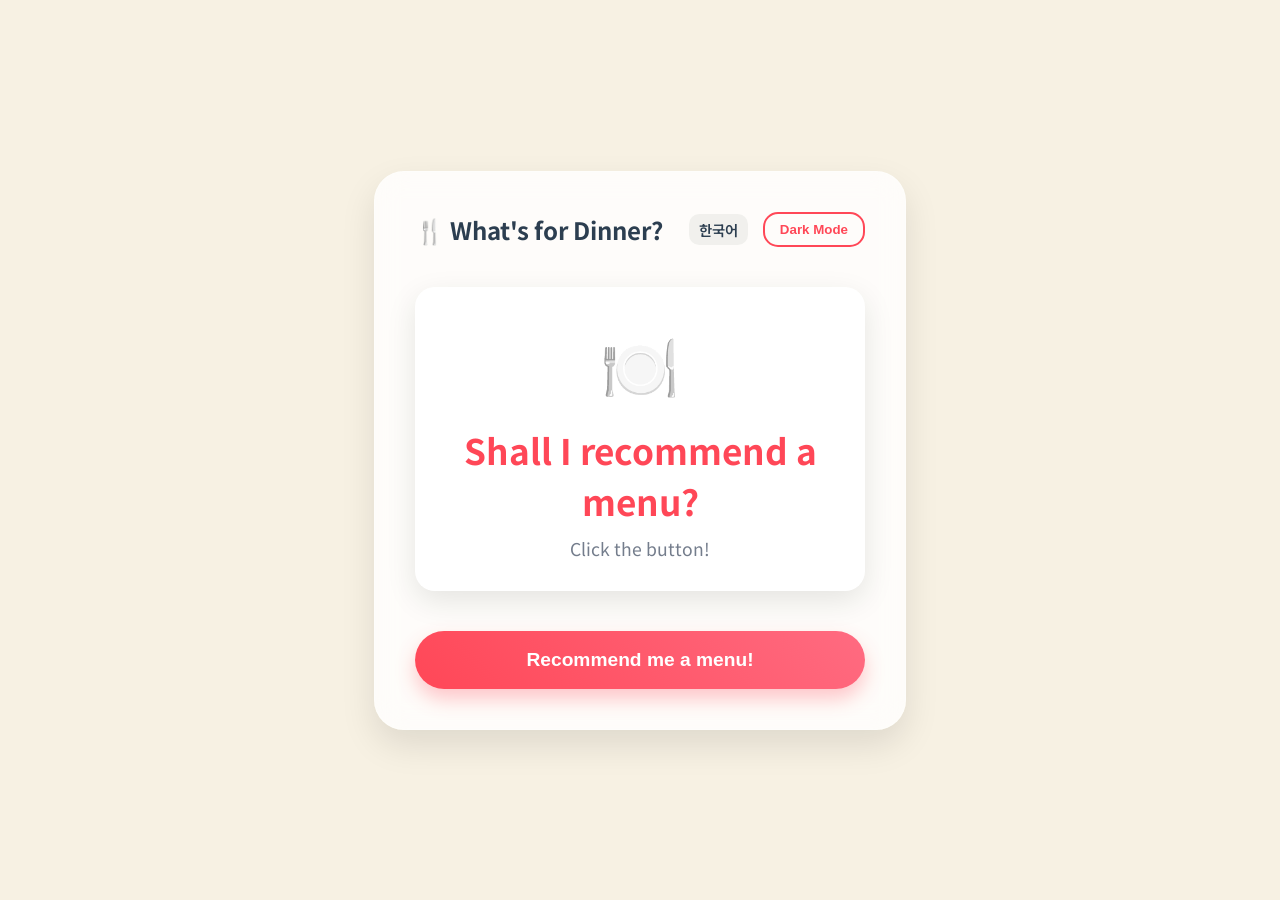
==== en.html @ 94e27d60 "Feat: 글로벌 영어 페이지 추가 및 언어 전환 기능 구현" ====
<!DOCTYPE html>
<html lang="en">
<head>
    <meta charset="UTF-8">
    <meta name="viewport" content="width=device-width, initial-scale=1.0">
    <title>What's for Dinner? - Menu Recommendation</title>
    <link rel="stylesheet" href="style.css">
    <link rel="preconnect" href="https://fonts.googleapis.com">
    <link rel="preconnect" href="https://fonts.gstatic.com" crossorigin>
    <link href="https://fonts.googleapis.com/css2?family=Noto+Sans+KR:wght@400;700&family=Poppins:wght@600&display=swap" rel="stylesheet">
</head>
<body>
    <div class="container">
        <div class="header">
            <h1>🍴 What's for Dinner?</h1>
            <div class="header-right">
                <a href="index.html" class="lang-link">한국어</a>
                <button id="theme-toggle-btn">Dark Mode</button>
            </div>
        </div>
        <div id="menu-display-area">
            <menu-recommendation></menu-recommendation>
        </div>
        <button id="generate-btn">Recommend me a menu!</button>
    </div>
    <script src="main.js"></script>
</body>
</html>
---- style.css ----
:root {
    --bg-color: #f7f1e3;
    --container-bg: rgba(255, 255, 255, 0.8);
    --text-color: #2c3e50;
    --primary-color: #ff4757;
    --primary-hover: #ff6b81;
    --shadow-color: rgba(0, 0, 0, 0.1);
}

.dark-mode {
    --bg-color: #2f3542;
    --container-bg: rgba(47, 53, 66, 0.9);
    --text-color: #f1f2f6;
    --primary-color: #ff6b81;
    --primary-hover: #ff4757;
    --shadow-color: rgba(0, 0, 0, 0.3);
}

body {
    font-family: 'Noto Sans KR', 'Poppins', sans-serif;
    background-color: var(--bg-color);
    color: var(--text-color);
    margin: 0;
    display: flex;
    justify-content: center;
    align-items: center;
    min-height: 100vh;
    transition: all 0.4s ease;
}

.container {
    width: 90%;
    max-width: 450px;
    background: var(--container-bg);
    backdrop-filter: blur(15px);
    border-radius: 30px;
    padding: 40px;
    box-shadow: 0 15px 35px var(--shadow-color);
    text-align: center;
    border: 1px solid rgba(255, 255, 255, 0.2);
}

.header {
    display: flex;
    justify-content: space-between;
    align-items: center;
    margin-bottom: 30px;
}

.header-right {
    display: flex;
    align-items: center;
    gap: 15px;
}

.lang-link {
    text-decoration: none;
    color: var(--text-color);
    font-size: 0.9rem;
    font-weight: 600;
    padding: 5px 10px;
    border-radius: 10px;
    transition: all 0.3s;
    background: rgba(0,0,0,0.05);
}

.dark-mode .lang-link {
    background: rgba(255,255,255,0.1);
}

.lang-link:hover {
    color: var(--primary-color);
    background: rgba(255, 71, 87, 0.1);
}

h1 {
    margin: 0;
    font-size: 1.5rem;
    font-weight: 700;
}

#theme-toggle-btn {
    background: transparent;
    border: 2px solid var(--primary-color);
    color: var(--primary-color);
    padding: 8px 15px;
    border-radius: 15px;
    cursor: pointer;
    font-weight: 600;
    transition: all 0.3s;
}

#theme-toggle-btn:hover {
    background: var(--primary-color);
    color: white;
}

#menu-display-area {
    margin: 40px 0;
}

#generate-btn {
    background: linear-gradient(45deg, var(--primary-color), var(--primary-hover));
    color: white;
    border: none;
    padding: 18px 40px;
    font-size: 1.2rem;
    font-weight: 700;
    border-radius: 50px;
    cursor: pointer;
    transition: all 0.3s;
    box-shadow: 0 10px 20px rgba(255, 71, 87, 0.3);
    width: 100%;
}

#generate-btn:hover {
    transform: translateY(-3px);
    box-shadow: 0 15px 25px rgba(255, 71, 87, 0.4);
}

#generate-btn:active {
    transform: translateY(-1px);
}
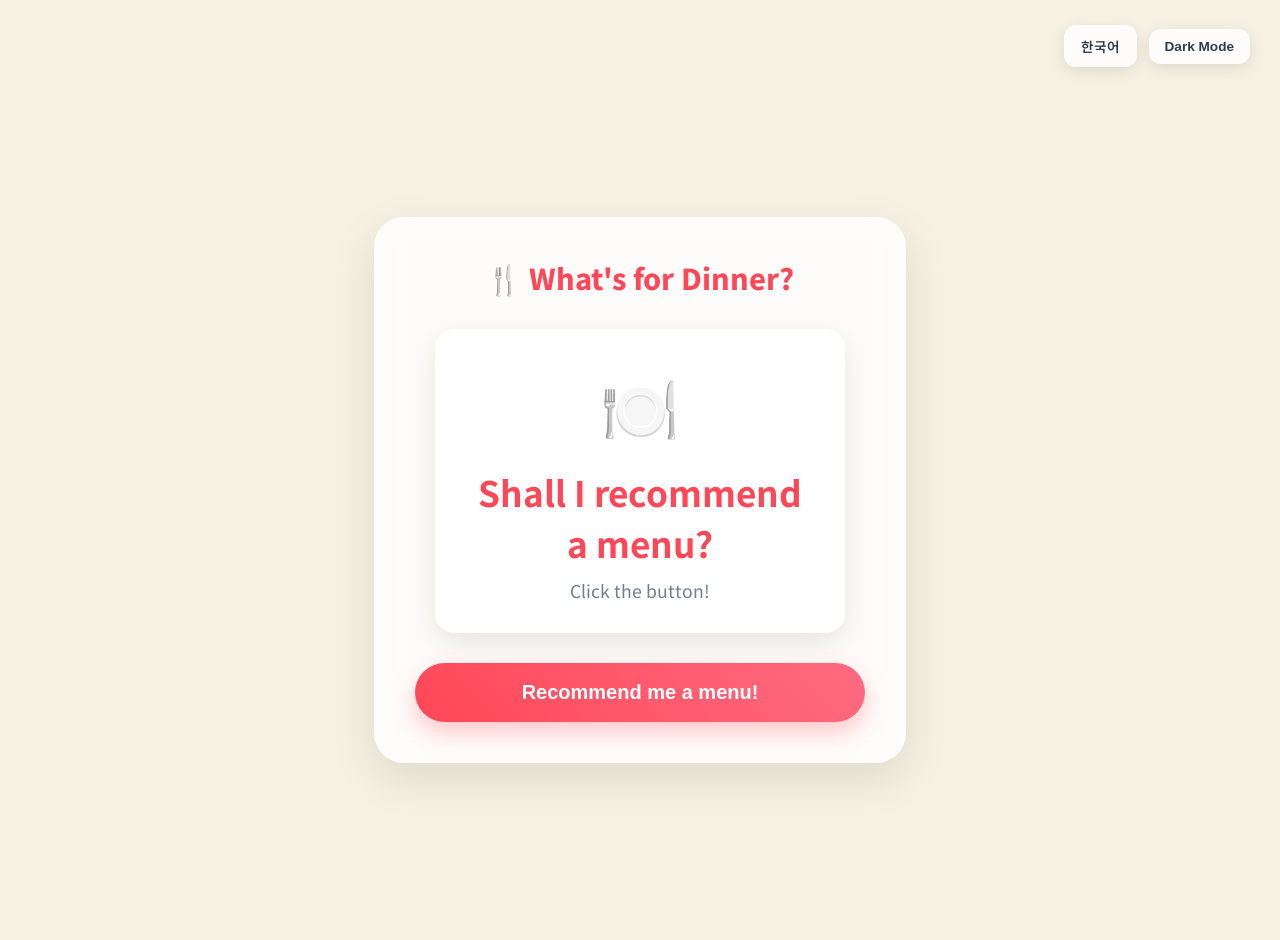
==== commit 9545d660: "Design: 언어 및 테마 버튼을 흰색 컨테이너 밖 아이보리 배경으로 분리 배치" ====
--- a/en.html
+++ b/en.html
@@ -10,13 +10,14 @@
     <link href="https://fonts.googleapis.com/css2?family=Noto+Sans+KR:wght@400;700&family=Poppins:wght@600&display=swap" rel="stylesheet">
 </head>
 <body>
+    <div class="header-right">
+        <a href="index.html" class="lang-link">한국어</a>
+        <button id="theme-toggle-btn">Dark Mode</button>
+    </div>
+
     <div class="container">
         <div class="header">
             <h1>🍴 What's for Dinner?</h1>
-            <div class="header-right">
-                <a href="index.html" class="lang-link">한국어</a>
-                <button id="theme-toggle-btn">Dark Mode</button>
-            </div>
         </div>
         <div id="menu-display-area">
             <menu-recommendation></menu-recommendation>
--- a/style.css
+++ b/style.css
@@ -27,6 +27,43 @@
     align-items: center;
     min-height: 100vh;
     transition: all 0.4s ease;
+    padding-top: 40px; /* 상단 버튼 공간 확보 */
+}
+
+.header-right {
+    position: fixed;
+    top: 25px;
+    right: 30px;
+    display: flex;
+    align-items: center;
+    gap: 12px;
+    z-index: 1000;
+}
+
+.lang-link, #theme-toggle-btn {
+    text-decoration: none;
+    color: var(--text-color);
+    font-size: 0.85rem;
+    font-weight: 600;
+    padding: 10px 16px;
+    border-radius: 12px;
+    transition: all 0.3s cubic-bezier(0.4, 0, 0.2, 1);
+    background: var(--container-bg);
+    box-shadow: 0 4px 15px var(--shadow-color);
+    border: 1px solid rgba(255, 255, 255, 0.1);
+    backdrop-filter: blur(5px);
+    cursor: pointer;
+}
+
+#theme-toggle-btn {
+    border: none;
+}
+
+.lang-link:hover, #theme-toggle-btn:hover {
+    transform: translateY(-3px);
+    background: var(--primary-color);
+    color: white;
+    box-shadow: 0 8px 20px rgba(255, 71, 87, 0.3);
 }
 
 .container {
@@ -36,68 +73,27 @@
     backdrop-filter: blur(15px);
     border-radius: 30px;
     padding: 40px;
-    box-shadow: 0 15px 35px var(--shadow-color);
+    box-shadow: 0 15px 45px var(--shadow-color);
     text-align: center;
     border: 1px solid rgba(255, 255, 255, 0.2);
+    position: relative;
+    z-index: 1;
 }
 
 .header {
-    display: flex;
-    justify-content: space-between;
-    align-items: center;
-    margin-bottom: 30px;
-}
-
-.header-right {
-    display: flex;
-    align-items: center;
-    gap: 15px;
-}
-
-.lang-link {
-    text-decoration: none;
-    color: var(--text-color);
-    font-size: 0.9rem;
-    font-weight: 600;
-    padding: 5px 10px;
-    border-radius: 10px;
-    transition: all 0.3s;
-    background: rgba(0,0,0,0.05);
-}
-
-.dark-mode .lang-link {
-    background: rgba(255,255,255,0.1);
-}
-
-.lang-link:hover {
-    color: var(--primary-color);
-    background: rgba(255, 71, 87, 0.1);
+    margin-bottom: 20px;
 }
 
 h1 {
     margin: 0;
-    font-size: 1.5rem;
-    font-weight: 700;
-}
-
-#theme-toggle-btn {
-    background: transparent;
-    border: 2px solid var(--primary-color);
+    font-size: 1.8rem;
+    font-weight: 800;
     color: var(--primary-color);
-    padding: 8px 15px;
-    border-radius: 15px;
-    cursor: pointer;
-    font-weight: 600;
-    transition: all 0.3s;
-}
-
-#theme-toggle-btn:hover {
-    background: var(--primary-color);
-    color: white;
+    line-height: 1.4;
 }
 
 #menu-display-area {
-    margin: 40px 0;
+    margin: 30px 0;
 }
 
 #generate-btn {
@@ -105,20 +101,20 @@
     color: white;
     border: none;
     padding: 18px 40px;
-    font-size: 1.2rem;
+    font-size: 1.25rem;
     font-weight: 700;
     border-radius: 50px;
     cursor: pointer;
     transition: all 0.3s;
-    box-shadow: 0 10px 20px rgba(255, 71, 87, 0.3);
+    box-shadow: 0 10px 25px rgba(255, 71, 87, 0.3);
     width: 100%;
 }
 
 #generate-btn:hover {
-    transform: translateY(-3px);
-    box-shadow: 0 15px 25px rgba(255, 71, 87, 0.4);
+    transform: translateY(-4px) scale(1.02);
+    box-shadow: 0 15px 30px rgba(255, 71, 87, 0.4);
 }
 
 #generate-btn:active {
-    transform: translateY(-1px);
+    transform: translateY(-2px);
 }
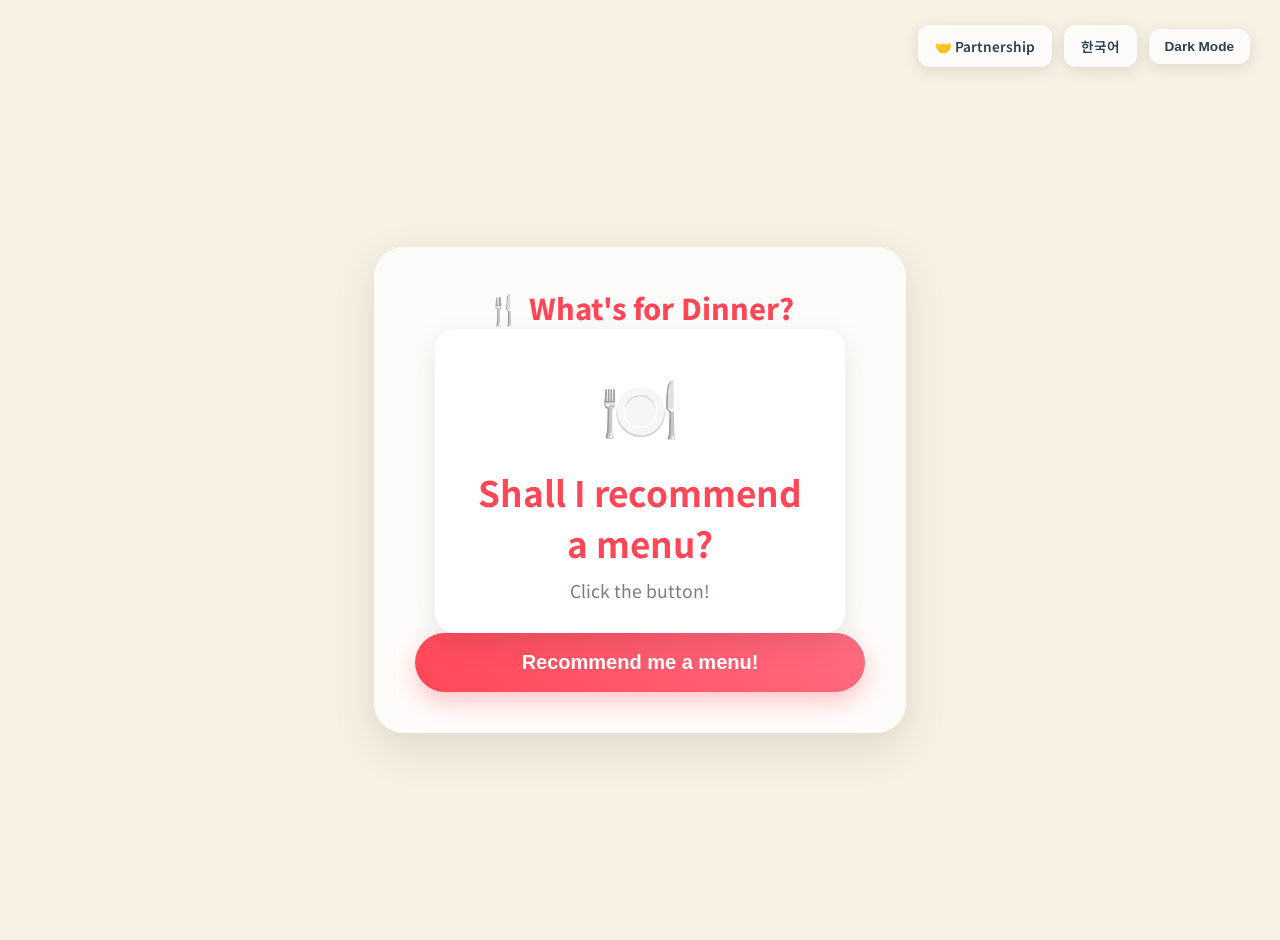
==== commit 6a58ea3c: "Feat: Formspree 기반 제휴 문의 폼 추가 (모달 형태)" ====
--- a/en.html
+++ b/en.html
@@ -11,6 +11,7 @@
 </head>
 <body>
     <div class="header-right">
+        <a href="#" id="partnership-btn" class="lang-link">🤝 Partnership</a>
         <a href="index.html" class="lang-link">한국어</a>
         <button id="theme-toggle-btn">Dark Mode</button>
     </div>
@@ -24,6 +25,31 @@
         </div>
         <button id="generate-btn">Recommend me a menu!</button>
     </div>
+
+    <!-- Partnership Inquiry Modal -->
+    <div id="partnership-modal" class="modal">
+        <div class="modal-content container">
+            <span class="close-btn">&times;</span>
+            <h2>🤝 Partnership Inquiry</h2>
+            <p>We're looking forward to your suggestions.</p>
+            <form action="https://formspree.io/f/xjgaoqjb" method="POST">
+                <div class="form-group">
+                    <label for="name">Name / Company</label>
+                    <input type="text" name="name" id="name" required placeholder="Ex: John Doe / Restaurant Name">
+                </div>
+                <div class="form-group">
+                    <label for="email">Email Address</label>
+                    <input type="email" name="_replyto" id="email" required placeholder="example@email.com">
+                </div>
+                <div class="form-group">
+                    <label for="message">Message</label>
+                    <textarea name="message" id="message" required placeholder="Please describe your proposal."></textarea>
+                </div>
+                <button type="submit" id="submit-btn">Send Inquiry</button>
+            </form>
+        </div>
+    </div>
+
     <script src="main.js"></script>
 </body>
 </html>
--- a/style.css
+++ b/style.css
@@ -27,7 +27,7 @@
     align-items: center;
     min-height: 100vh;
     transition: all 0.4s ease;
-    padding-top: 40px; /* 상단 버튼 공간 확보 */
+    padding-top: 40px;
 }
 
 .header-right {
@@ -80,10 +80,6 @@
     z-index: 1;
 }
 
-.header {
-    margin-bottom: 20px;
-}
-
 h1 {
     margin: 0;
     font-size: 1.8rem;
@@ -92,10 +88,6 @@
     line-height: 1.4;
 }
 
-#menu-display-area {
-    margin: 30px 0;
-}
-
 #generate-btn {
     background: linear-gradient(45deg, var(--primary-color), var(--primary-hover));
     color: white;
@@ -115,6 +107,96 @@
     box-shadow: 0 15px 30px rgba(255, 71, 87, 0.4);
 }
 
-#generate-btn:active {
+/* Modal Styles */
+.modal {
+    display: none;
+    position: fixed;
+    z-index: 2000;
+    left: 0;
+    top: 0;
+    width: 100%;
+    height: 100%;
+    background-color: rgba(0,0,0,0.5);
+    backdrop-filter: blur(8px);
+    justify-content: center;
+    align-items: center;
+}
+
+.modal-content {
+    animation: slideUp 0.4s ease;
+    max-width: 400px;
+}
+
+@keyframes slideUp {
+    from { transform: translateY(50px); opacity: 0; }
+    to { transform: translateY(0); opacity: 1; }
+}
+
+.close-btn {
+    position: absolute;
+    right: 25px;
+    top: 20px;
+    font-size: 24px;
+    cursor: pointer;
+    color: var(--text-color);
+    transition: 0.3s;
+}
+
+.close-btn:hover {
+    color: var(--primary-color);
+}
+
+/* Form Styles */
+.form-group {
+    text-align: left;
+    margin-bottom: 20px;
+}
+
+.form-group label {
+    display: block;
+    margin-bottom: 8px;
+    font-weight: 600;
+    font-size: 0.9rem;
+}
+
+.form-group input, .form-group textarea {
+    width: 100%;
+    padding: 12px 15px;
+    border-radius: 12px;
+    border: 1px solid rgba(0,0,0,0.1);
+    background: rgba(255,255,255,0.5);
+    font-family: inherit;
+    font-size: 1rem;
+    box-sizing: border-box;
+    transition: 0.3s;
+}
+
+.dark-mode .form-group input, .dark-mode .form-group textarea {
+    background: rgba(0,0,0,0.2);
+    color: white;
+    border-color: rgba(255,255,255,0.1);
+}
+
+.form-group input:focus, .form-group textarea:focus {
+    outline: none;
+    border-color: var(--primary-color);
+    box-shadow: 0 0 0 3px rgba(255, 71, 87, 0.1);
+}
+
+#submit-btn {
+    background: var(--primary-color);
+    color: white;
+    border: none;
+    padding: 15px;
+    width: 100%;
+    border-radius: 12px;
+    font-weight: 700;
+    font-size: 1rem;
+    cursor: pointer;
+    transition: 0.3s;
+}
+
+#submit-btn:hover {
+    background: var(--primary-hover);
     transform: translateY(-2px);
 }
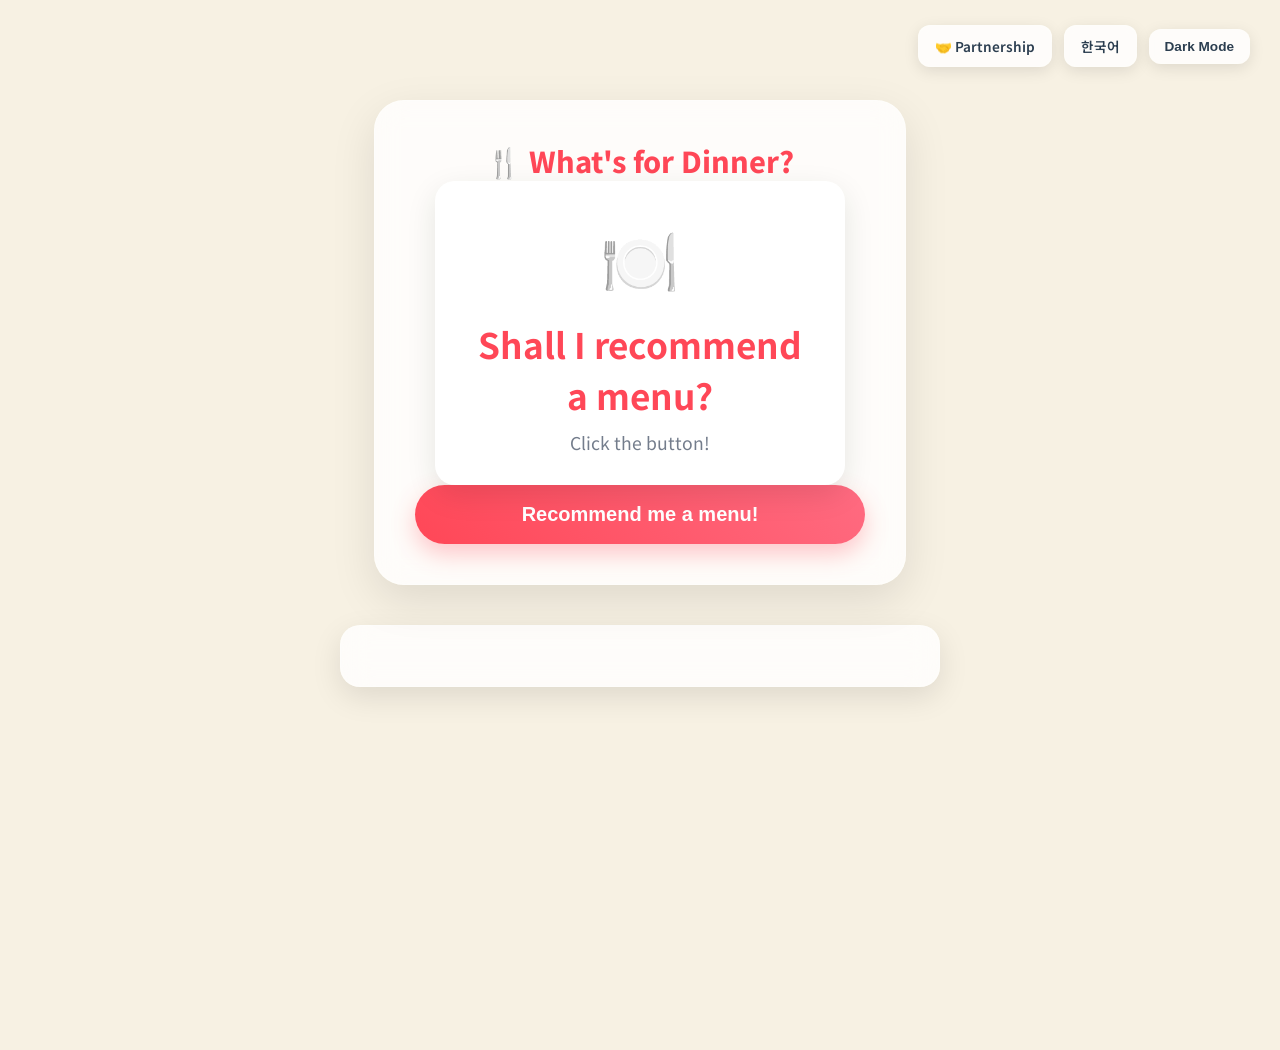
==== commit b96a3707: "Feat: Disqus 댓글 기능 추가 및 하단 레이아웃 최적화" ====
--- a/en.html
+++ b/en.html
@@ -16,14 +16,30 @@
         <button id="theme-toggle-btn">Dark Mode</button>
     </div>
 
-    <div class="container">
-        <div class="header">
-            <h1>🍴 What's for Dinner?</h1>
+    <div class="main-content">
+        <div class="container">
+            <div class="header">
+                <h1>🍴 What's for Dinner?</h1>
+            </div>
+            <div id="menu-display-area">
+                <menu-recommendation></menu-recommendation>
+            </div>
+            <button id="generate-btn">Recommend me a menu!</button>
         </div>
-        <div id="menu-display-area">
-            <menu-recommendation></menu-recommendation>
+
+        <!-- Disqus Comment Section -->
+        <div class="comments-section">
+            <div id="disqus_thread"></div>
+            <script>
+                (function() {
+                var d = document, s = d.createElement('script');
+                s.src = 'https://productbuilder-db7cem8yte.disqus.com/embed.js';
+                s.setAttribute('data-timestamp', +new Date());
+                (d.head || d.body).appendChild(s);
+                })();
+            </script>
+            <noscript>Please enable JavaScript to view the <a href="https://disqus.com/?ref_noscript">comments powered by Disqus.</a></noscript>
         </div>
-        <button id="generate-btn">Recommend me a menu!</button>
     </div>
 
     <!-- Partnership Inquiry Modal -->
--- a/style.css
+++ b/style.css
@@ -24,10 +24,11 @@
     margin: 0;
     display: flex;
     justify-content: center;
-    align-items: center;
+    align-items: flex-start;
     min-height: 100vh;
     transition: all 0.4s ease;
-    padding-top: 40px;
+    padding-top: 100px;
+    padding-bottom: 50px;
 }
 
 .header-right {
@@ -67,7 +68,7 @@
 }
 
 .container {
-    width: 90%;
+    width: 100%;
     max-width: 450px;
     background: var(--container-bg);
     backdrop-filter: blur(15px);
@@ -200,3 +201,23 @@
     background: var(--primary-hover);
     transform: translateY(-2px);
 }
+
+.main-content {
+    width: 90%;
+    max-width: 600px;
+    display: flex;
+    flex-direction: column;
+    align-items: center;
+    gap: 40px;
+}
+
+.comments-section {
+    width: 100%;
+    background: var(--container-bg);
+    backdrop-filter: blur(15px);
+    border-radius: 20px;
+    padding: 30px;
+    box-shadow: 0 10px 30px var(--shadow-color);
+    border: 1px solid rgba(255, 255, 255, 0.2);
+    box-sizing: border-box;
+}
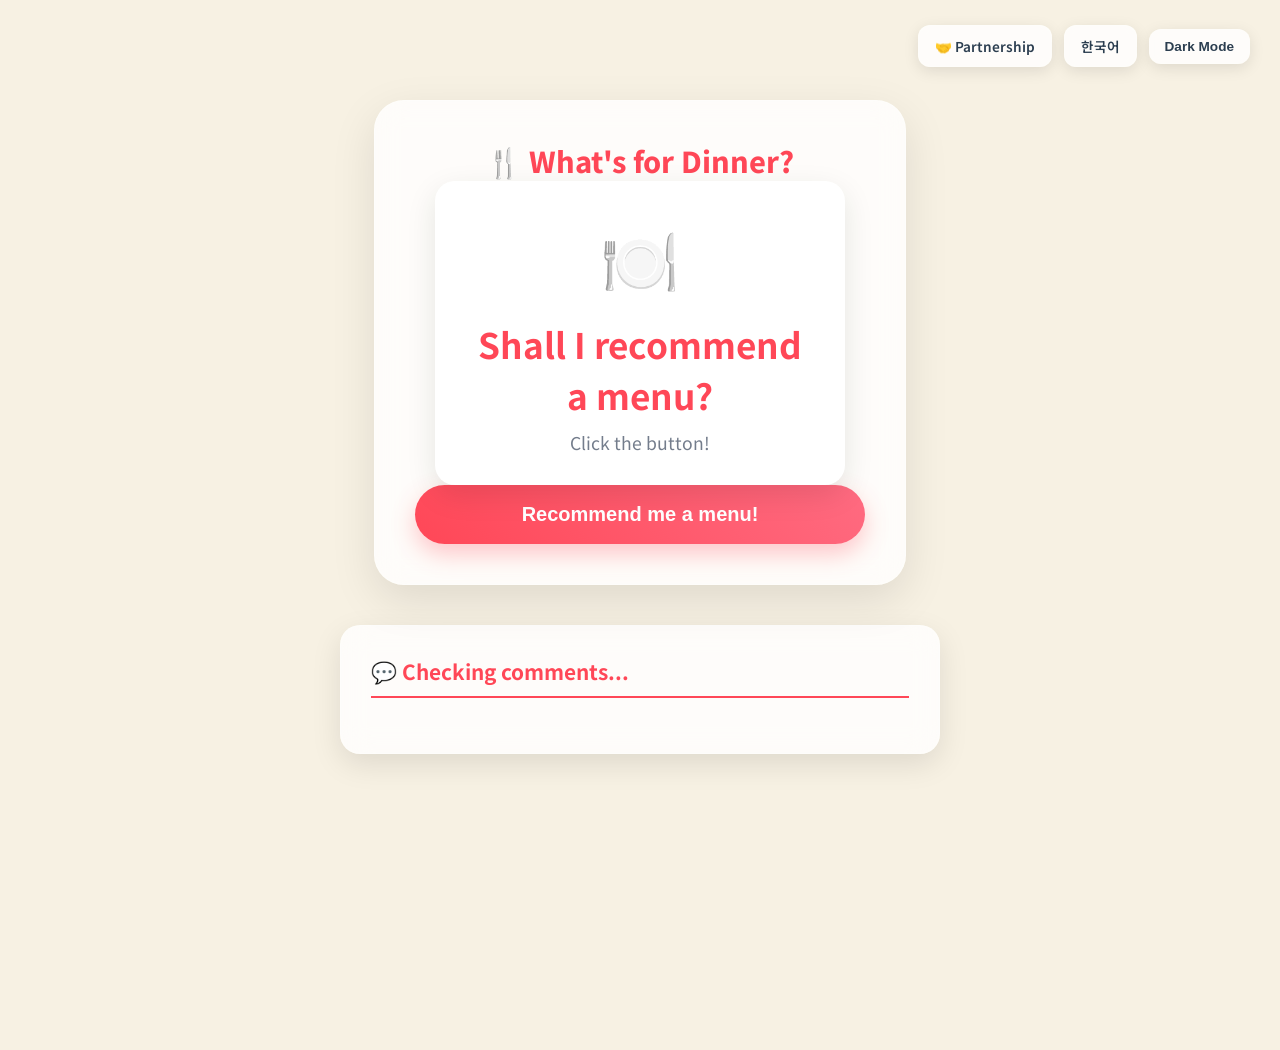
==== commit d3afb6ed: "Design: 댓글 개수 표기 형식을 '댓글 N건'으로 커스텀 수정" ====
--- a/en.html
+++ b/en.html
@@ -29,6 +29,7 @@
 
         <!-- Disqus Comment Section -->
         <div class="comments-section">
+            <h3 class="comments-title">💬 <span class="disqus-comment-count" data-disqus-url="https://jiwon0820.github.io/product-builder-lecture/en.html">Checking comments...</span></h3>
             <div id="disqus_thread"></div>
             <script>
                 (function() {
@@ -38,6 +39,8 @@
                 (d.head || d.body).appendChild(s);
                 })();
             </script>
+            <!-- Count Script Added -->
+            <script id="dsq-count-scr" src="https://productbuilder-db7cem8yte.disqus.com/count.js" async></script>
             <noscript>Please enable JavaScript to view the <a href="https://disqus.com/?ref_noscript">comments powered by Disqus.</a></noscript>
         </div>
     </div>
--- a/style.css
+++ b/style.css
@@ -221,3 +221,13 @@
     border: 1px solid rgba(255, 255, 255, 0.2);
     box-sizing: border-box;
 }
+
+.comments-title {
+    margin-top: 0;
+    margin-bottom: 25px;
+    font-size: 1.3rem;
+    color: var(--primary-color);
+    text-align: left;
+    border-bottom: 2px solid var(--primary-color);
+    padding-bottom: 10px;
+}
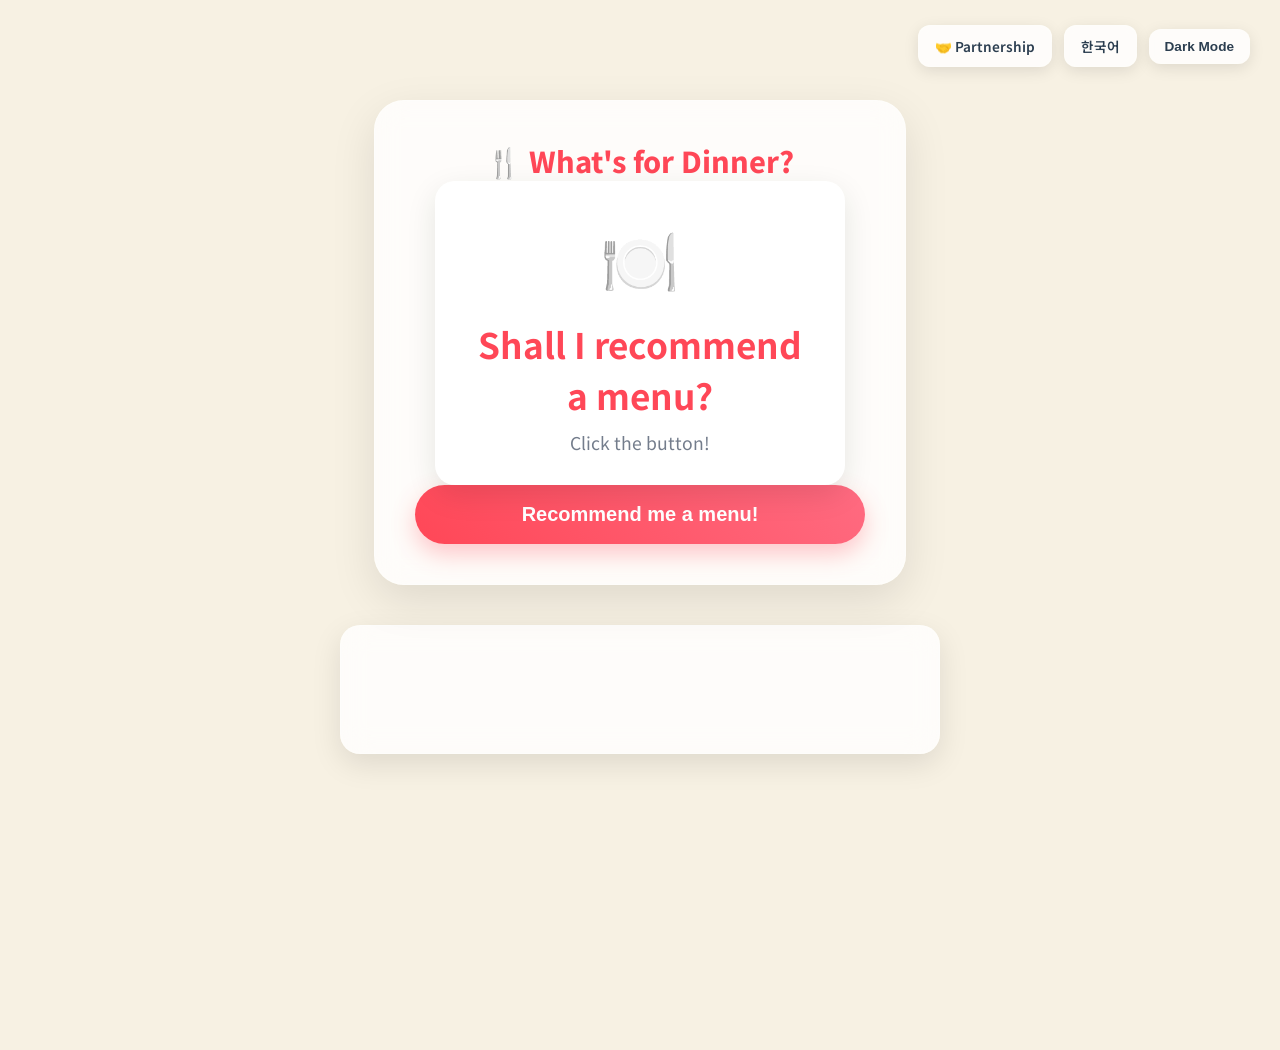
==== commit 78eb018a: "Design: 댓글 1건 표기 오류 수정 및 로딩 문구 제거" ====
--- a/en.html
+++ b/en.html
@@ -29,7 +29,7 @@
 
         <!-- Disqus Comment Section -->
         <div class="comments-section">
-            <h3 class="comments-title">💬 <span class="disqus-comment-count" data-disqus-url="https://jiwon0820.github.io/product-builder-lecture/en.html">Checking comments...</span></h3>
+            <h3 class="comments-title">💬 <span class="disqus-comment-count" data-disqus-url="https://jiwon0820.github.io/product-builder-lecture/en.html"></span></h3>
             <div id="disqus_thread"></div>
             <script>
                 (function() {
--- a/style.css
+++ b/style.css
@@ -230,4 +230,5 @@
     text-align: left;
     border-bottom: 2px solid var(--primary-color);
     padding-bottom: 10px;
-}
+    transition: opacity 0.3s ease; /* 부드럽게 나타나도록 추가 */
+}
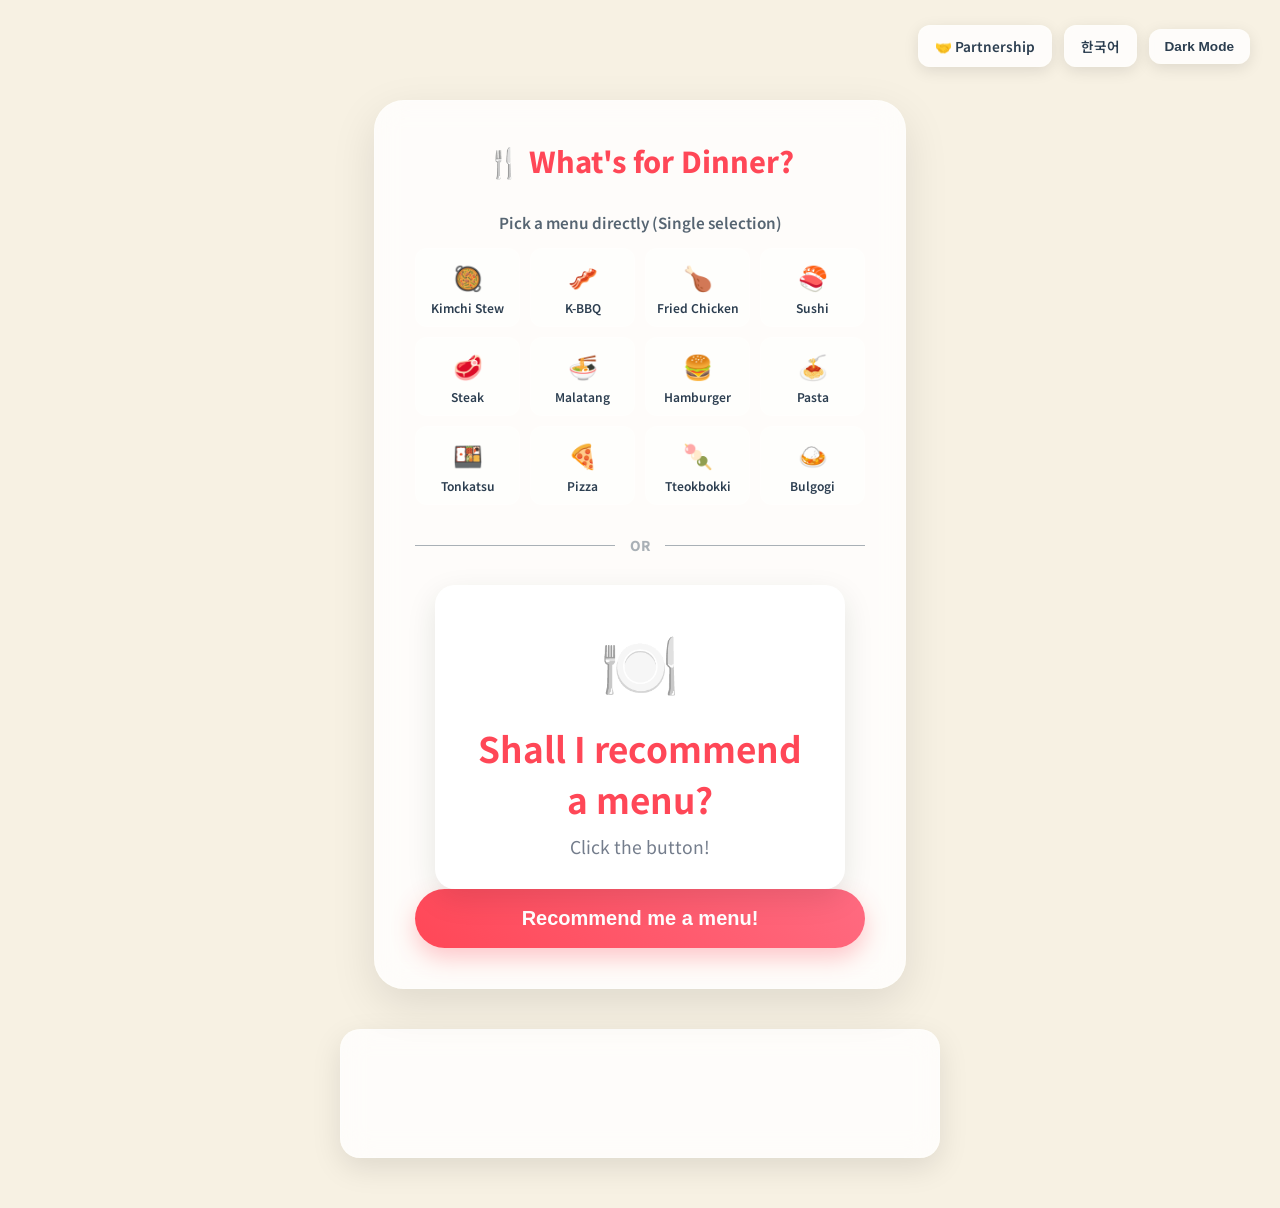
==== commit cb213705: "Feat: 메뉴 직접 선택 기능 추가 (단일 선택 및 선택 해제 로직 구현)" ====
--- a/en.html
+++ b/en.html
@@ -21,6 +21,16 @@
             <div class="header">
                 <h1>🍴 What's for Dinner?</h1>
             </div>
+
+            <div id="selection-area">
+                <p class="section-title">Pick a menu directly (Single selection)</p>
+                <div id="menu-grid" class="menu-grid">
+                    <!-- Menus will be generated by JavaScript -->
+                </div>
+            </div>
+
+            <div class="divider"><span>OR</span></div>
+
             <div id="menu-display-area">
                 <menu-recommendation></menu-recommendation>
             </div>
@@ -39,7 +49,6 @@
                 (d.head || d.body).appendChild(s);
                 })();
             </script>
-            <!-- Count Script Added -->
             <script id="dsq-count-scr" src="https://productbuilder-db7cem8yte.disqus.com/count.js" async></script>
             <noscript>Please enable JavaScript to view the <a href="https://disqus.com/?ref_noscript">comments powered by Disqus.</a></noscript>
         </div>
--- a/style.css
+++ b/style.css
@@ -87,6 +87,92 @@
     font-weight: 800;
     color: var(--primary-color);
     line-height: 1.4;
+    margin-bottom: 30px;
+}
+
+/* 메뉴 선택 그리드 스타일 */
+.section-title {
+    font-size: 0.95rem;
+    color: var(--text-color);
+    margin-bottom: 15px;
+    font-weight: 600;
+    opacity: 0.8;
+}
+
+.menu-grid {
+    display: grid;
+    grid-template-columns: repeat(4, 1fr);
+    gap: 10px;
+    margin-bottom: 25px;
+}
+
+.menu-item {
+    background: rgba(255, 255, 255, 0.4);
+    border: 1px solid rgba(255, 255, 255, 0.2);
+    border-radius: 12px;
+    padding: 10px 5px;
+    cursor: pointer;
+    transition: all 0.2s cubic-bezier(0.4, 0, 0.2, 1);
+    display: flex;
+    flex-direction: column;
+    align-items: center;
+    gap: 5px;
+    box-sizing: border-box;
+}
+
+.dark-mode .menu-item {
+    background: rgba(0, 0, 0, 0.2);
+    border-color: rgba(255, 255, 255, 0.1);
+}
+
+.menu-item span {
+    font-size: 1.5rem;
+}
+
+.menu-item p {
+    margin: 0;
+    font-size: 0.75rem;
+    font-weight: 600;
+    word-break: keep-all;
+    color: var(--text-color);
+}
+
+.menu-item:hover {
+    transform: translateY(-3px);
+    background: rgba(255, 255, 255, 0.6);
+    box-shadow: 0 5px 15px var(--shadow-color);
+}
+
+.menu-item.selected {
+    background: var(--primary-color) !important;
+    border-color: var(--primary-color);
+    box-shadow: 0 4px 12px rgba(255, 71, 87, 0.4);
+}
+
+.menu-item.selected p, .menu-item.selected span {
+    color: white !important;
+}
+
+/* 구분선 스타일 */
+.divider {
+    display: flex;
+    align-items: center;
+    text-align: center;
+    margin: 30px 0;
+    color: var(--text-color);
+    opacity: 0.4;
+}
+
+.divider::before, .divider::after {
+    content: '';
+    flex: 1;
+    border-bottom: 1px solid var(--text-color);
+}
+
+.divider span {
+    padding: 0 15px;
+    font-size: 0.85rem;
+    font-weight: 800;
 }
 
 #generate-btn {
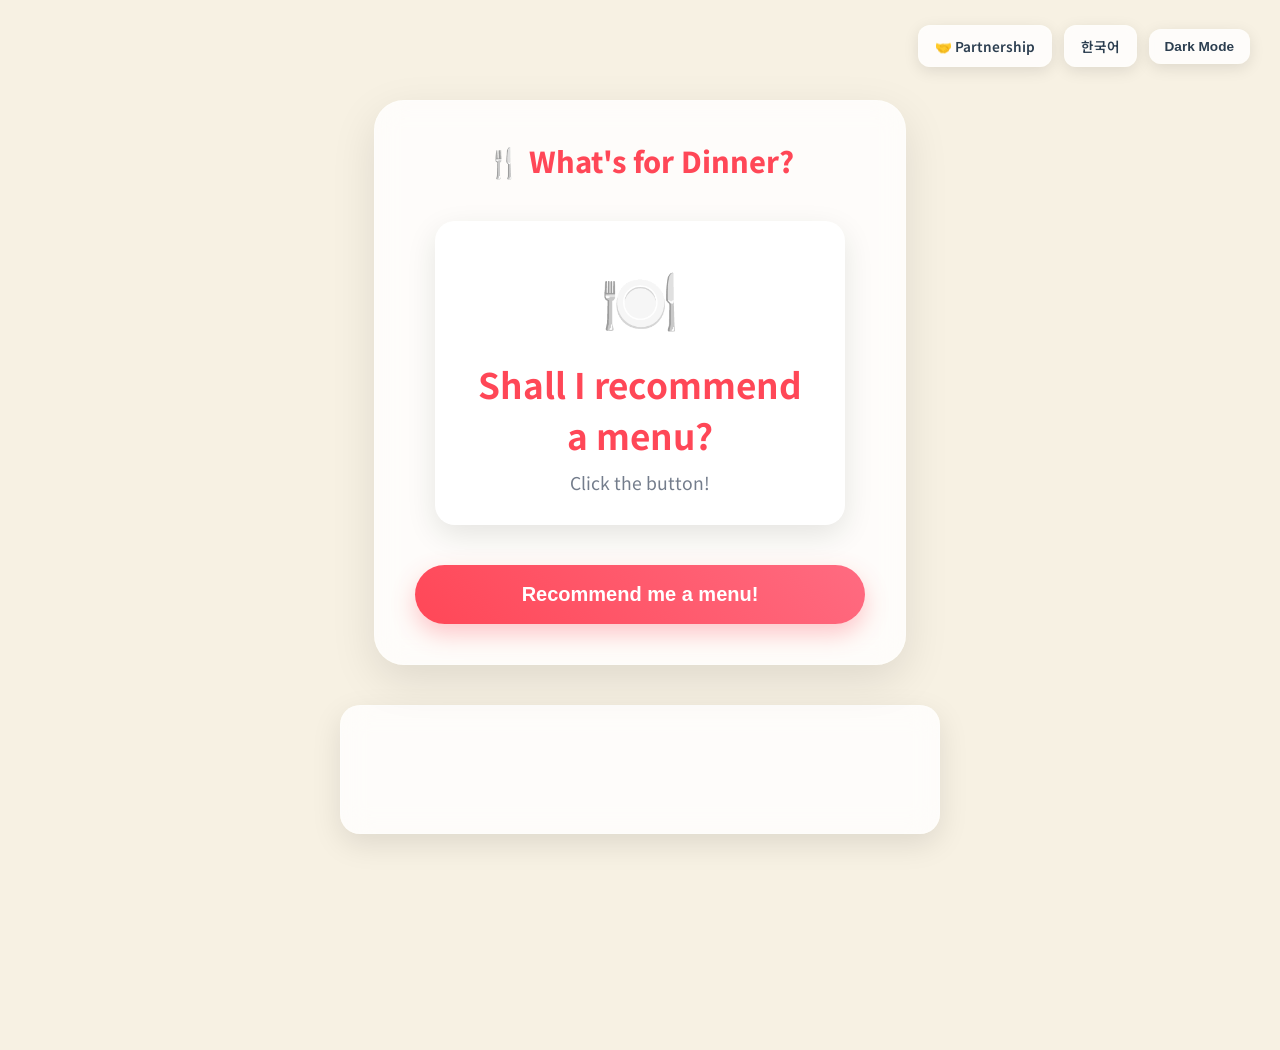
==== commit b71dbfb6: "Revert: 메뉴 직접 선택 기능 제거 및 랜덤 추천 방식으로 원상복구" ====
--- a/en.html
+++ b/en.html
@@ -21,15 +21,6 @@
             <div class="header">
                 <h1>🍴 What's for Dinner?</h1>
             </div>
-
-            <div id="selection-area">
-                <p class="section-title">Pick a menu directly (Single selection)</p>
-                <div id="menu-grid" class="menu-grid">
-                    <!-- Menus will be generated by JavaScript -->
-                </div>
-            </div>
-
-            <div class="divider"><span>OR</span></div>
 
             <div id="menu-display-area">
                 <menu-recommendation></menu-recommendation>
--- a/style.css
+++ b/style.css
@@ -87,92 +87,10 @@
     font-weight: 800;
     color: var(--primary-color);
     line-height: 1.4;
-    margin-bottom: 30px;
-}
-
-/* 메뉴 선택 그리드 스타일 */
-.section-title {
-    font-size: 0.95rem;
-    color: var(--text-color);
-    margin-bottom: 15px;
-    font-weight: 600;
-    opacity: 0.8;
-}
-
-.menu-grid {
-    display: grid;
-    grid-template-columns: repeat(4, 1fr);
-    gap: 10px;
-    margin-bottom: 25px;
-}
-
-.menu-item {
-    background: rgba(255, 255, 255, 0.4);
-    border: 1px solid rgba(255, 255, 255, 0.2);
-    border-radius: 12px;
-    padding: 10px 5px;
-    cursor: pointer;
-    transition: all 0.2s cubic-bezier(0.4, 0, 0.2, 1);
-    display: flex;
-    flex-direction: column;
-    align-items: center;
-    gap: 5px;
-    box-sizing: border-box;
-}
-
-.dark-mode .menu-item {
-    background: rgba(0, 0, 0, 0.2);
-    border-color: rgba(255, 255, 255, 0.1);
-}
-
-.menu-item span {
-    font-size: 1.5rem;
-}
-
-.menu-item p {
-    margin: 0;
-    font-size: 0.75rem;
-    font-weight: 600;
-    word-break: keep-all;
-    color: var(--text-color);
-}
-
-.menu-item:hover {
-    transform: translateY(-3px);
-    background: rgba(255, 255, 255, 0.6);
-    box-shadow: 0 5px 15px var(--shadow-color);
-}
-
-.menu-item.selected {
-    background: var(--primary-color) !important;
-    border-color: var(--primary-color);
-    box-shadow: 0 4px 12px rgba(255, 71, 87, 0.4);
-}
-
-.menu-item.selected p, .menu-item.selected span {
-    color: white !important;
-}
-
-/* 구분선 스타일 */
-.divider {
-    display: flex;
-    align-items: center;
-    text-align: center;
-    margin: 30px 0;
-    color: var(--text-color);
-    opacity: 0.4;
-}
-
-.divider::before, .divider::after {
-    content: '';
-    flex: 1;
-    border-bottom: 1px solid var(--text-color);
-}
-
-.divider span {
-    padding: 0 15px;
-    font-size: 0.85rem;
-    font-weight: 800;
+}
+
+#menu-display-area {
+    margin: 40px 0;
 }
 
 #generate-btn {
